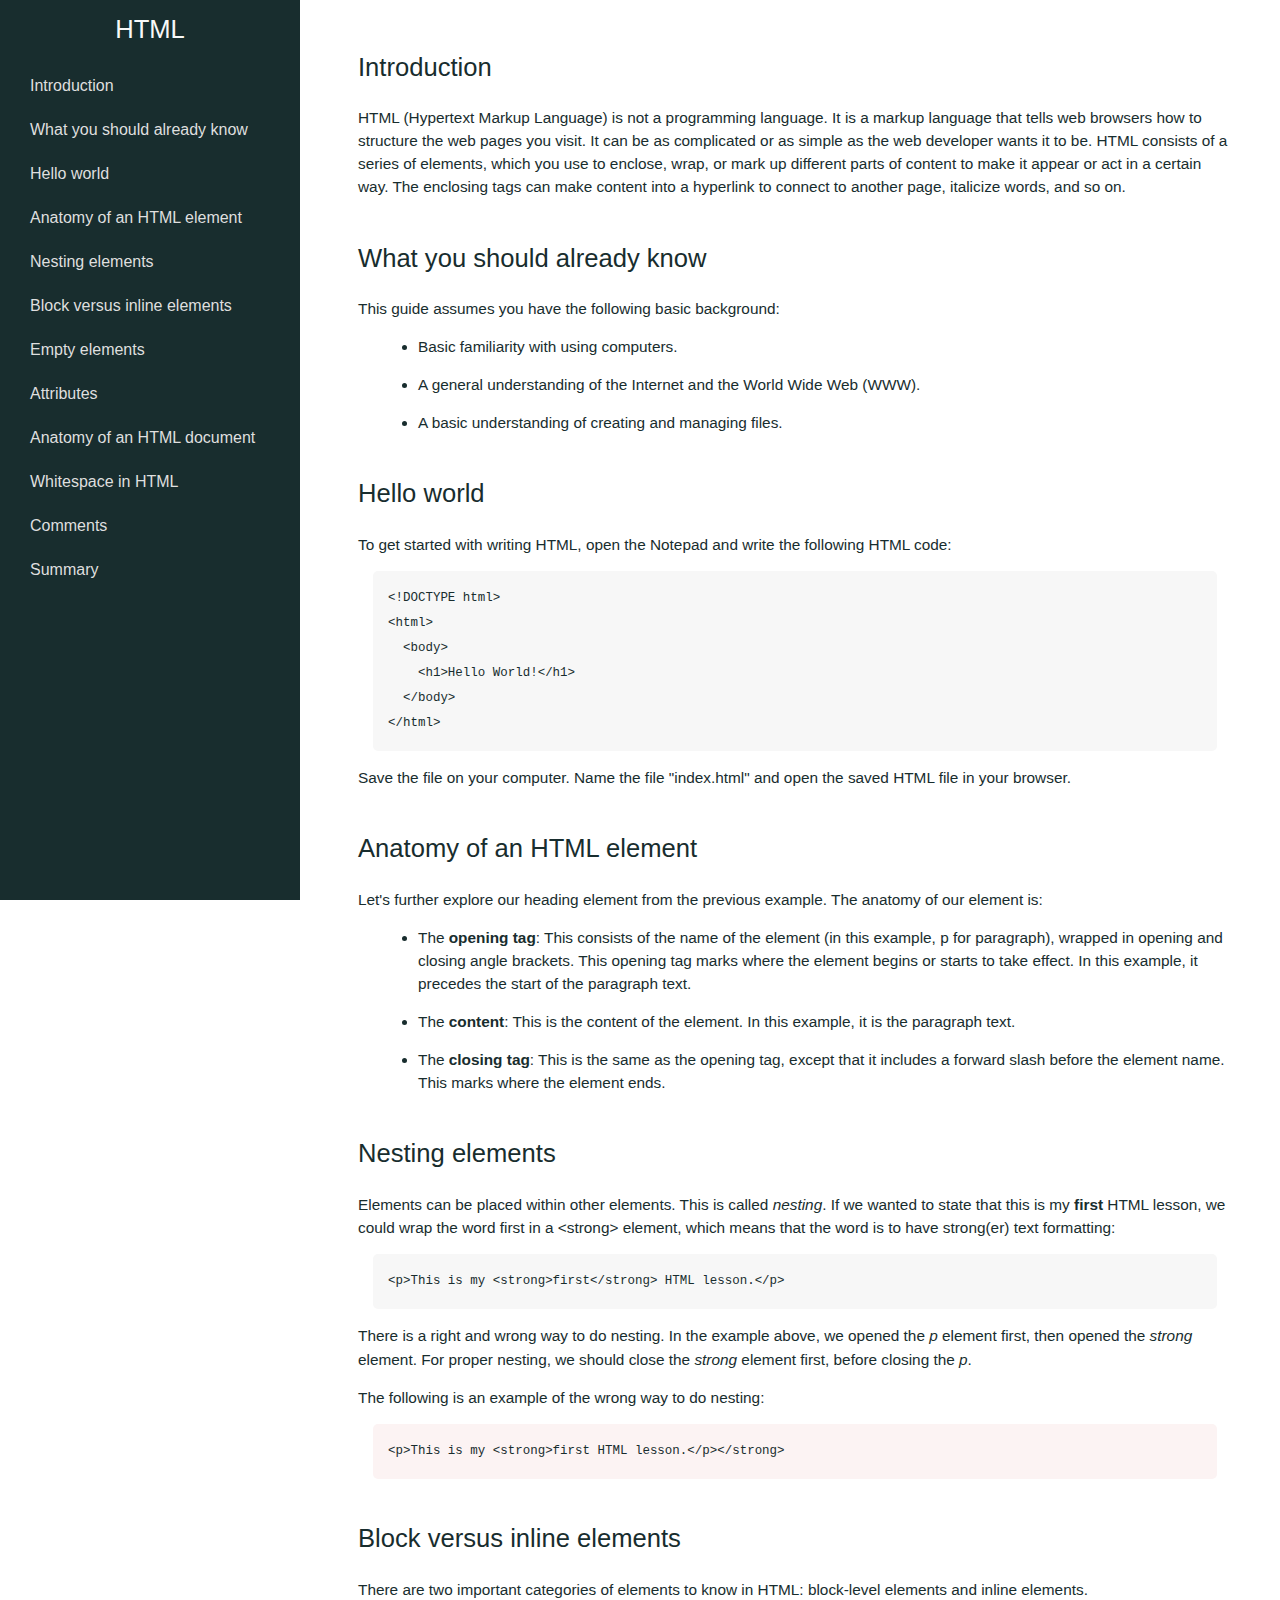
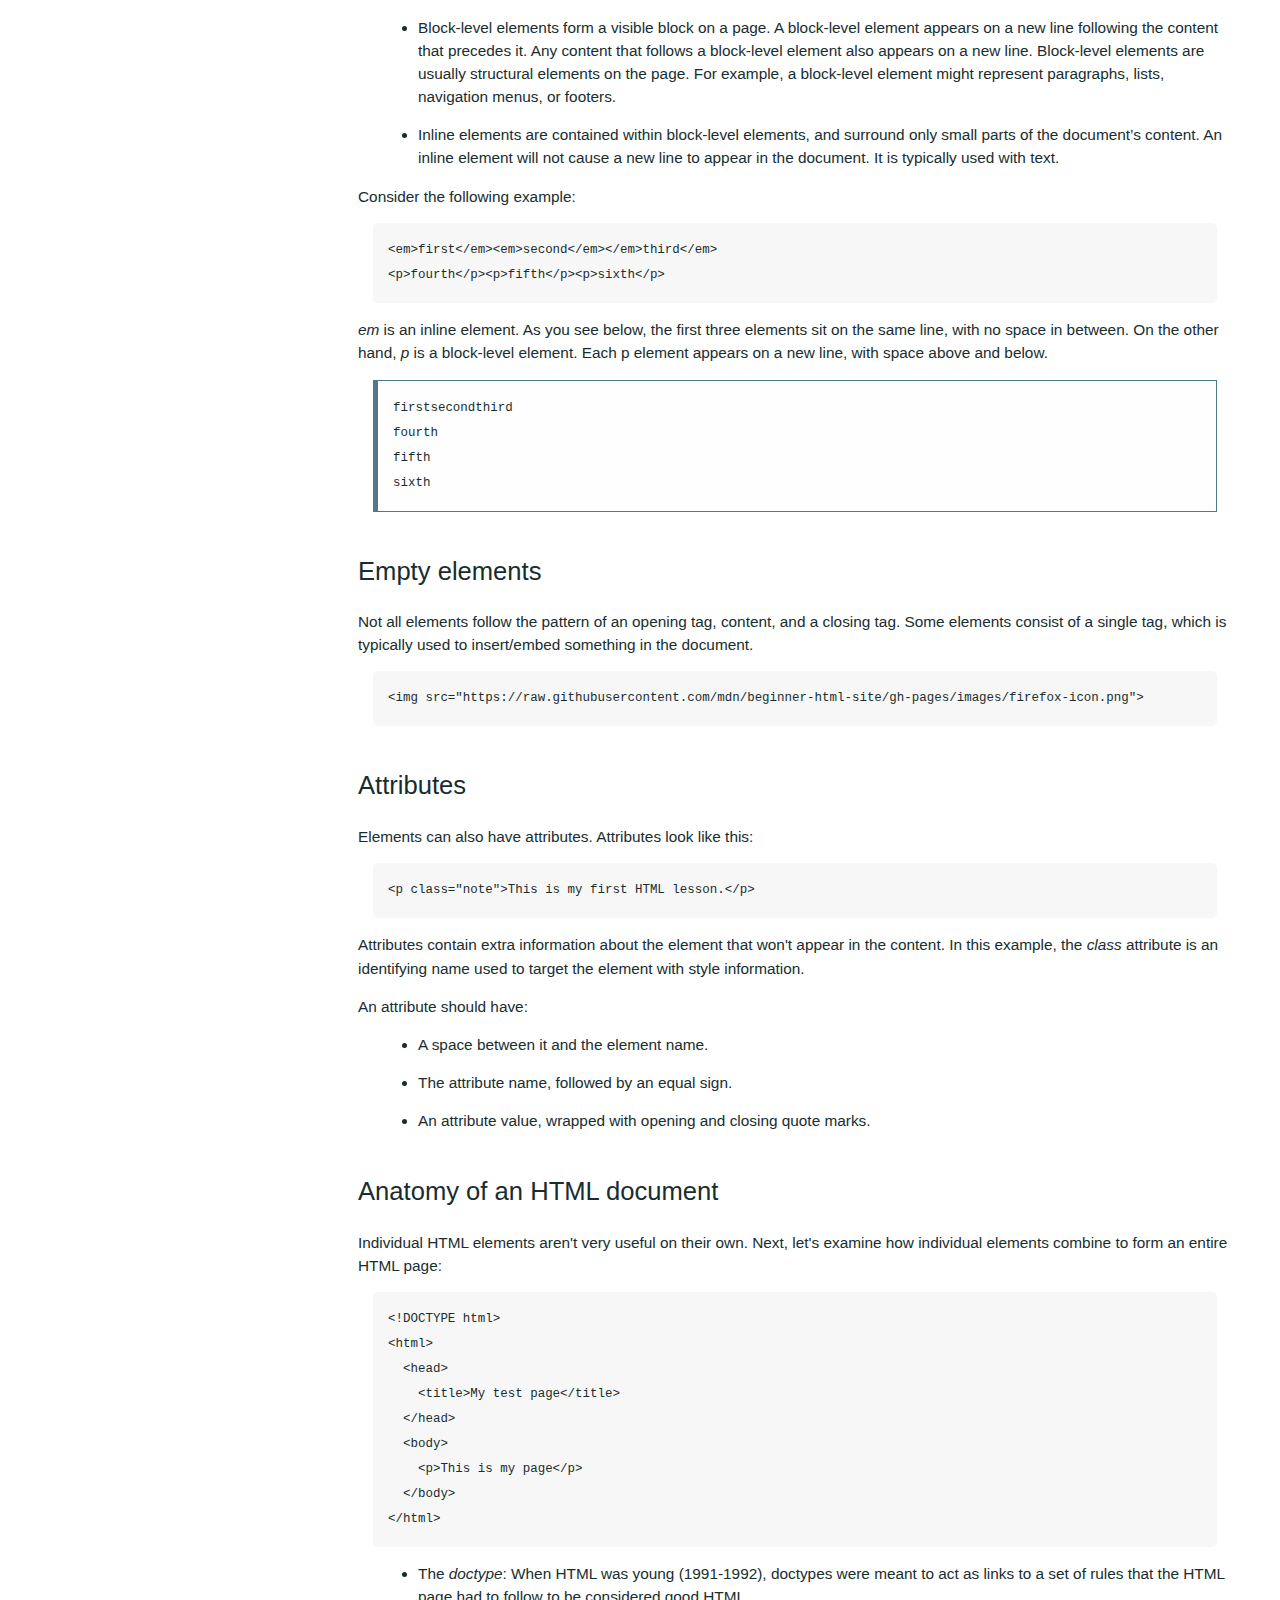
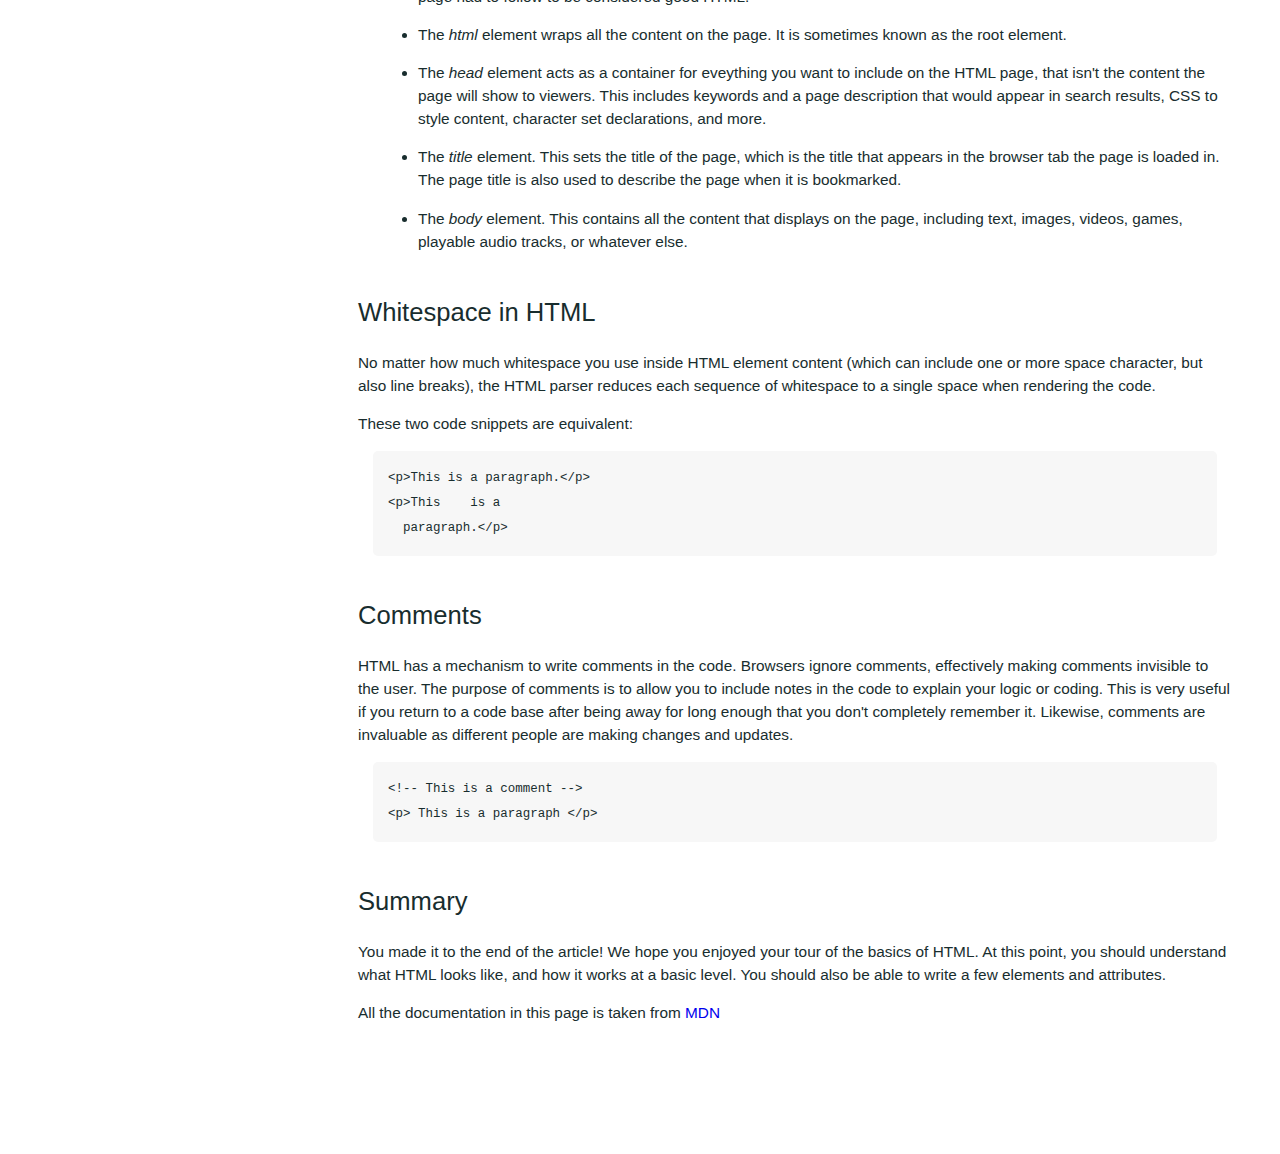
==== technical-documentation-page/index.html @ 23ef1dca "First working version" ====
<!DOCTYPE html>
<html lang="en">
  
<head>
  <link rel="stylesheet" type="text/css" href="style.css">
  <meta name="viewport" content="width=device-width, initial-scale=1">
  <meta name="description" content="Technical documentation page created for the FreeCodeCamp's Responsive Web Design Certification.">
  <title>HTML Documentation Page</title>	

</head>



<body>
<nav id="navbar">
  <header>HTML</header>
  <ul>
    <li><a class="nav-link" href="#Introduction">Introduction</a></li>
    <li>
      <a class="nav-link" href="#What_you_should_already_know">What you should already know</a>
    </li>
    <li><a class="nav-link" href="#Hello_world">Hello world</a></li>
    <li><a class="nav-link" href="#Anatomy_of_an_HTML_element">Anatomy of an HTML element</a></li>
    <li>
      <a class="nav-link" href="#Nesting_elements">Nesting elements</a>
    </li>
    <li><a class="nav-link" href="#Block_versus_inline_elements">Block versus inline elements</a></li>
    <li><a class="nav-link" href="#Empty_elements">Empty elements</a></li>
    <li><a class="nav-link" href="#Attributes">Attributes</a></li>
    <li>
      <a class="nav-link" href="#Anatomy_of_an_HTML_document">Anatomy of an HTML document</a>
    </li>
    <li><a class="nav-link" href="#Whitespace_in_HTML">Whitespace in HTML</a></li>
    <li>
      <a class="nav-link" href="#Comments">Comments</a>
    </li>
    <li><a class="nav-link" href="#Summary">Summary</a></li>
  </ul>
</nav>
<main id="main-doc">

  <section class="main-section" id="Introduction">
    <header>Introduction</header>
    <article>
      <p>HTML (Hypertext Markup Language) is not a programming language. It is a markup language that tells web browsers how to structure the web pages you visit. It can be as complicated or as simple as the web developer wants it to be. HTML consists of a series of elements, which you use to enclose, wrap, or mark up different parts of content to make it appear or act in a certain way. The enclosing tags can make content into a hyperlink to connect to another page, italicize words, and so on.</p>
    </article>
  </section>

  <section class="main-section" id="What_you_should_already_know">
    <header>What you should already know</header>
    <article>
      <p>This guide assumes you have the following basic background:</p>
      <ul>
        <li>Basic familiarity with using computers.</li>
        <li>A general understanding of the Internet and the World Wide Web (WWW).</li>
        <li>A basic understanding of creating and managing files.</li>
      </ul>
    </article>
  </section>

  <section class="main-section" id="Hello_world">
    <header>Hello world</header>
    <article>
      <p>
        To get started with writing HTML, open the Notepad and write the following HTML code:
      </p>
      <code>&lt;!DOCTYPE html&gt;
&lt;html&gt;
&nbsp;&nbsp;&lt;body&gt;
&nbsp;&nbsp;&nbsp;&nbsp;&lt;h1&gt;Hello World!&lt;/h1&gt;
&nbsp;&nbsp;&lt;/body&gt;
&lt;/html&gt;</code>
      <p>Save the file on your computer. Name the file "index.html" and open the saved HTML file in your browser.
      </p>
    </article>
  </section>

  <section class="main-section" id="Anatomy_of_an_HTML_element">
    <header>Anatomy of an HTML element</header>
    <article>
      <p>Let's further explore our heading element from the previous example. The anatomy of our element is:
      </p>
      <ul>
        <li>
          The <strong>opening tag</strong>: This consists of the name of the element (in this example, p for paragraph), wrapped in opening and closing angle brackets. This opening tag marks where the element begins or starts to take effect. In this example, it precedes the start of the paragraph text.
        </li>
        <li>
          The <strong>content</strong>: This is the content of the element. In this example, it is the paragraph text.
        </li>
        <li>
          The <strong>closing tag</strong>: This is the same as the opening tag, except that it includes a forward slash before the element name. This marks where the element ends.
        </li>
      </ul>
    </article>
  </section>

  <section class="main-section" id="Nesting_elements">
    <header>Nesting elements</header>
    <article>
      <p>Elements can be placed within other elements. This is called <em>nesting</em>. If we wanted to state that this is my <strong>first</strong> HTML lesson, we could wrap the word first in a &lt;strong&gt; element, which means that the word is to have strong(er) text formatting:
      </p>
      <code>&lt;p&gt;This is my &lt;strong&gt;first&lt;/strong&gt; HTML lesson.&lt;/p&gt;</code>
      <p>There is a right and wrong way to do nesting. In the example above, we opened the <em>p</em> element first, then opened the <em>strong</em> element. For proper nesting, we should close the <em>strong</em> element first, before closing the <em>p</em>.
      </p>
      <p>The following is an example of the wrong way to do nesting:
      </p>
      <code class="wrong-code">&lt;p&gt;This is my &lt;strong&gt;first HTML lesson.&lt;/p&gt;&lt;/strong&gt;</code>
    </article>
  </section>

  <section class="main-section" id="Block_versus_inline_elements">
    <header>Block versus inline elements</header>
    <article>
      <p>There are two important categories of elements to know in HTML: block-level elements and inline elements.
      </p>
      <ul>
        <li>
          Block-level elements form a visible block on a page. A block-level element appears on a new line following the content that precedes it. Any content that follows a block-level element also appears on a new line. Block-level elements are usually structural elements on the page. For example, a block-level element might represent paragraphs, lists, navigation menus, or footers.
        </li>
        <li>
          Inline elements are contained within block-level elements, and surround only small parts of the document’s content. An inline element will not cause a new line to appear in the document. It is typically used with text.
        </li>
      </ul>
      <p>Consider the following example:
      </p>
      <code>&lt;em&gt;first&lt;/em&gt;&lt;em&gt;second&lt;/em&gt;&lt;/em&gt;third&lt;/em&gt;
&lt;p&gt;fourth&lt;/p&gt;&lt;p&gt;fifth&lt;/p&gt;&lt;p&gt;sixth&lt;/p&gt;</code>
      <p><em>em</em> is an inline element. As you see below, the first three elements sit on the same line, with no space in between. On the other hand, <em>p</em> is a block-level element. Each p element appears on a new line, with space above and below.</p>
      <code class="preview">firstsecondthird
fourth
fifth
sixth</code>
    </article>
  </section>

  <section class="main-section" id="Empty_elements">
    <header>Empty elements</header>
    <article>
      <p>Not all elements follow the pattern of an opening tag, content, and a closing tag. Some elements consist of a single tag, which is typically used to insert/embed something in the document.
      </p>
      <code>&lt;img src="https://raw.githubusercontent.com/mdn/beginner-html-site/gh-pages/images/firefox-icon.png"&gt;</code>
    </article>
  </section>

  <section class="main-section" id="Attributes">
    <header>Attributes</header>
    <article>
      <p>Elements can also have attributes. Attributes look like this:
      </p>
      <code>&lt;p class=&quot;note&quot;&gt;This is my first HTML lesson.&lt;/p&gt;</code>
      <p>Attributes contain extra information about the element that won't appear in the content. In this example, the <em>class</em> attribute is an identifying name used to target the element with style information.
      </p>
      <p>An attribute should have:</p>
      <ul>
        <li>A space between it and the element name.</li>
        <li>The attribute name, followed by an equal sign.</li>
        <li>An attribute value, wrapped with opening and closing quote marks.</li>
      </ul>
    </article>
  </section>

  <section class="main-section" id="Anatomy_of_an_HTML_document">
    <header>Anatomy of an HTML document</header>
    <article>
      <p>
        Individual HTML elements aren't very useful on their own. Next, let's examine how individual elements combine to form an entire HTML page:
      </p>
      <code>&lt;!DOCTYPE html&gt;
&lt;html&gt;
&nbsp;&nbsp;&lt;head&gt;
&nbsp;&nbsp;&nbsp;&nbsp;&lt;title&gt;My test page&lt;/title&gt;
&nbsp;&nbsp;&lt;/head&gt;
&nbsp;&nbsp;&lt;body&gt;
&nbsp;&nbsp;&nbsp;&nbsp;&lt;p&gt;This is my page&lt;/p&gt;
&nbsp;&nbsp;&lt;/body&gt;
&lt;/html&gt;</code>
      <ul>
        <li>The <em>doctype</em>: When HTML was young (1991-1992), doctypes were meant to act as links to a set of rules that the HTML page had to follow to be considered good HTML.
        </li>
        <li>
          The <em>html</em> element wraps all the content on the page. It is sometimes known as the root element.
        </li>
        <li>
          The <em>head</em> element acts as a container for eveything you want to include on the HTML page, that isn't the content the page will show to viewers. This includes keywords and a page description that would appear in search results, CSS to style content, character set declarations, and more.
        </li>
        <li>
          The <em>title</em> element. This sets the title of the page, which is the title that appears in the browser tab the page is loaded in. The page title is also used to describe the page when it is bookmarked.
        </li>
        <li>
          The <em>body</em> element. This contains all the content that displays on the page, including text, images, videos, games, playable audio tracks, or whatever else.
        </li>
      </ul>
    </article>
  </section>

  <section class="main-section" id="Whitespace_in_HTML">
    <header>Whitespace in HTML</header>
    <article>
      <p>
        No matter how much whitespace you use inside HTML element content (which can include one or more space character, but also line breaks), the HTML parser reduces each sequence of whitespace to a single space when rendering the code.
      </p>
      <p>
        These two code snippets are equivalent:
      </p>
      <code>&lt;p&gt;This is a paragraph.&lt;/p&gt;
&lt;p&gt;This&nbsp;&nbsp;&nbsp;&nbsp;is a
&nbsp;&nbsp;paragraph.&lt;/p&gt;</code>
    </article>
  </section>

  <section class="main-section" id="Comments">
    <header>Comments</header>
    <article>
      <p>
        HTML has a mechanism to write comments in the code. Browsers ignore comments, effectively making comments invisible to the user. The purpose of comments is to allow you to include notes in the code to explain your logic or coding. This is very useful if you return to a code base after being away for long enough that you don't completely remember it. Likewise, comments are invaluable as different people are making changes and updates.
      </p>
      <code>&lt;!-- This is a comment --&gt;
&lt;p&gt; This is a paragraph &lt;/p&gt;</code>
    </article>
  </section>

  <section class="main-section" id="Summary">
    <header>Summary</header>
    <article>
      <p>
        You made it to the end of the article! We hope you enjoyed your tour of the basics of HTML. At this point, you should understand what HTML looks like, and how it works at a basic level. You should also be able to write a few elements and attributes.
      </p>
      <p>All the documentation in this page is taken from
        <a href="https://developer.mozilla.org/en-US/docs/Learn/HTML/Introduction_to_HTML/Getting_started" target="_blank">MDN</a>
      </p>
    </article>
  </section>
</main>
</body>

</html>
---- technical-documentation-page/style.css ----
html,
body {
  min-width: 290px;
  color: #182d2e;
  background-color: #fff;
  font-family: "Open Sans", "Helvetica Neue", Arial, sans-serif;
  line-height: 1.5;
}

#navbar {
  position: fixed;
  min-width: 290px;
  top: 0px;
  left: 0px;
  width: 300px;
  height: 100%;
  background-color: #182d2e;
}

header {
  color: #f8f8f8;
  margin: 10px;
  text-align: center;
  font-size: 1.6em;
}

#main-doc header {
  color: #182d2e;
  text-align: left;
  margin: 0 0 20px 0;
}

#navbar ul {
  height: 90%;
  padding: 0;
  overflow-y: auto;
  overflow-x: hidden;
}

#navbar li {
  list-style: none;
  position: relative;
  width: 100%;
}

a {
  text-decoration: none;
}

#navbar a {
  display: block;
  padding: 10px 30px;
  color: #dfdfdf;
  cursor: pointer;
}

#navbar a:hover {
  display: block;
  padding: 10px 30px;
  color: #f8f8f8;
  text-decoration: none;
  cursor: pointer;
}

#main-doc {
  margin-left: 310px;
  padding: 40px;
  margin-bottom: 50px;
}

section article {
  font-size: 0.96em;
  margin-bottom: 40px;
}

section li {
  margin: 15px 0px 0px 20px;
}

code {
  display: block;
  text-align: left;
  white-space: pre;
  position: relative;
  word-break: normal;
  word-wrap: normal;
  line-height: 2;
  background-color: #f7f7f7;
  padding: 15px;
  margin: 15px;
  border-radius: 5px;
  overflow-y: auto;
  overflow-x: auto;
}

.wrong-code {
  background-color: #fcf3f3;
}

.preview {
  background-color: #fefefe;
  border: 1px solid #4f7989;
  border-left: 5px solid #4f7989;
  border-radius: 0;
}

@media only screen and (max-width: 815px) {
  /* For mobile phones: */
  #navbar ul {
    height: 205px;
  }

  #navbar {
    position: absolute;
    top: 0;
    padding: 0;
    margin: 0;
    width: 100%;
    max-height: 275px;
    z-index: 1;
  }

  #main-doc {
    position: relative;
    margin-left: 0px;
    margin-top: 270px;
  }
}

@media only screen and (max-width: 400px) {
  #main-doc {
    margin-left: -10px;
  }

  code {
    margin-left: -20px;
    width: 100%;
    padding: 15px;
    padding-left: 10px;
    padding-right: 45px;
    min-width: 233px;
  }
}

/***** Main Scrollbar *******/
/* width */
::-webkit-scrollbar {
  width: 10px;
  height: 10px;
}

/* Track */
::-webkit-scrollbar-track {
  background: #fff;
}

/* Handle */
::-webkit-scrollbar-thumb {
  background: #465757;
  border-radius: 10px;
}

/* Handle on hover */
::-webkit-scrollbar-thumb:hover {
  background: #091212;
}

/***** NavBar Scrollbar *******/
/* Track */
#navbar ul::-webkit-scrollbar-track {
  background: #182d2e;
}

/* Handle */
#navbar ul::-webkit-scrollbar-thumb {
  background: #dfdfdf;
  border: 1px solid #182d2e;
}

/* Handle on hover */
#navbar ul::-webkit-scrollbar-thumb:hover {
  background: #f8f8f8;
}

/****Code Snippets Scrollbar****/
code::-webkit-scrollbar {
  height: 3px;
}

code::-webkit-scrollbar-track {
  background: #f7f7f7;
}

.wrong-code::-webkit-scrollbar-track {
  background: #fcf3f3;
}

.preview::-webkit-scrollbar-track {
  background: #fefefe;
}
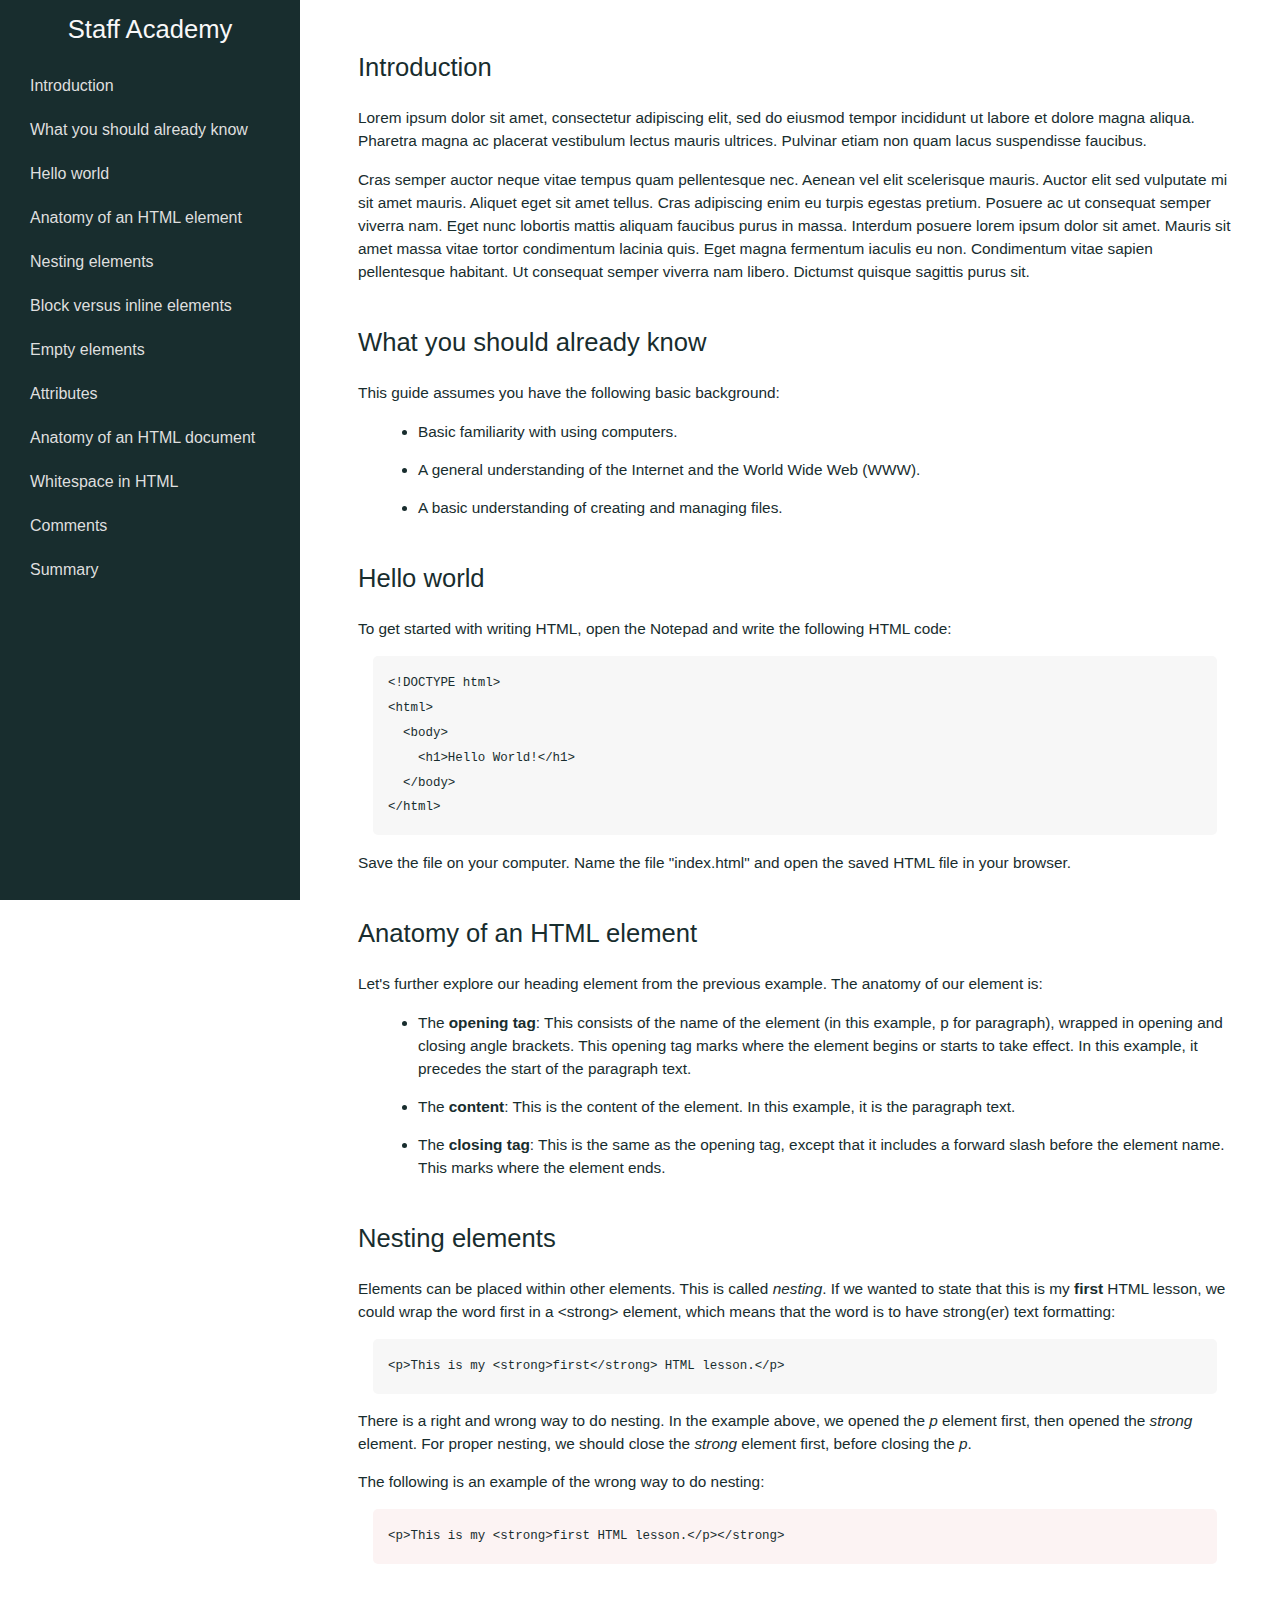
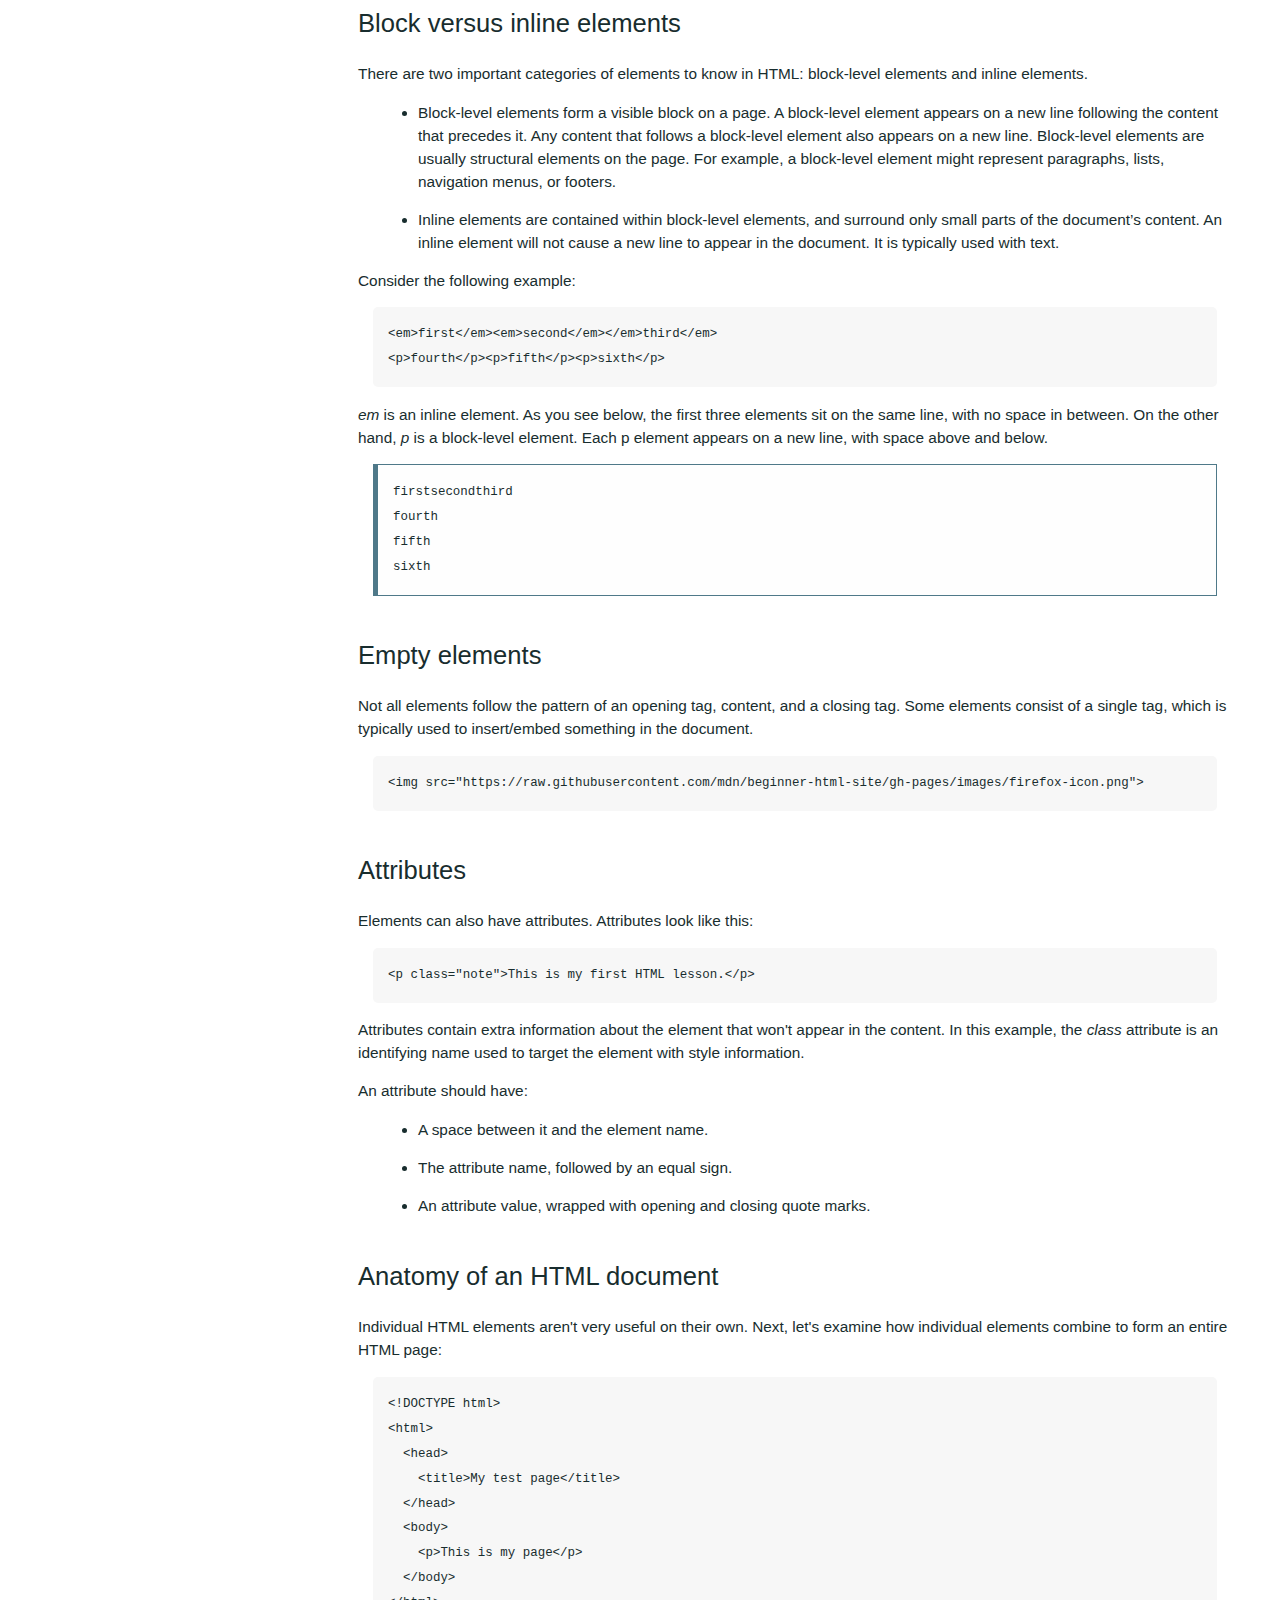
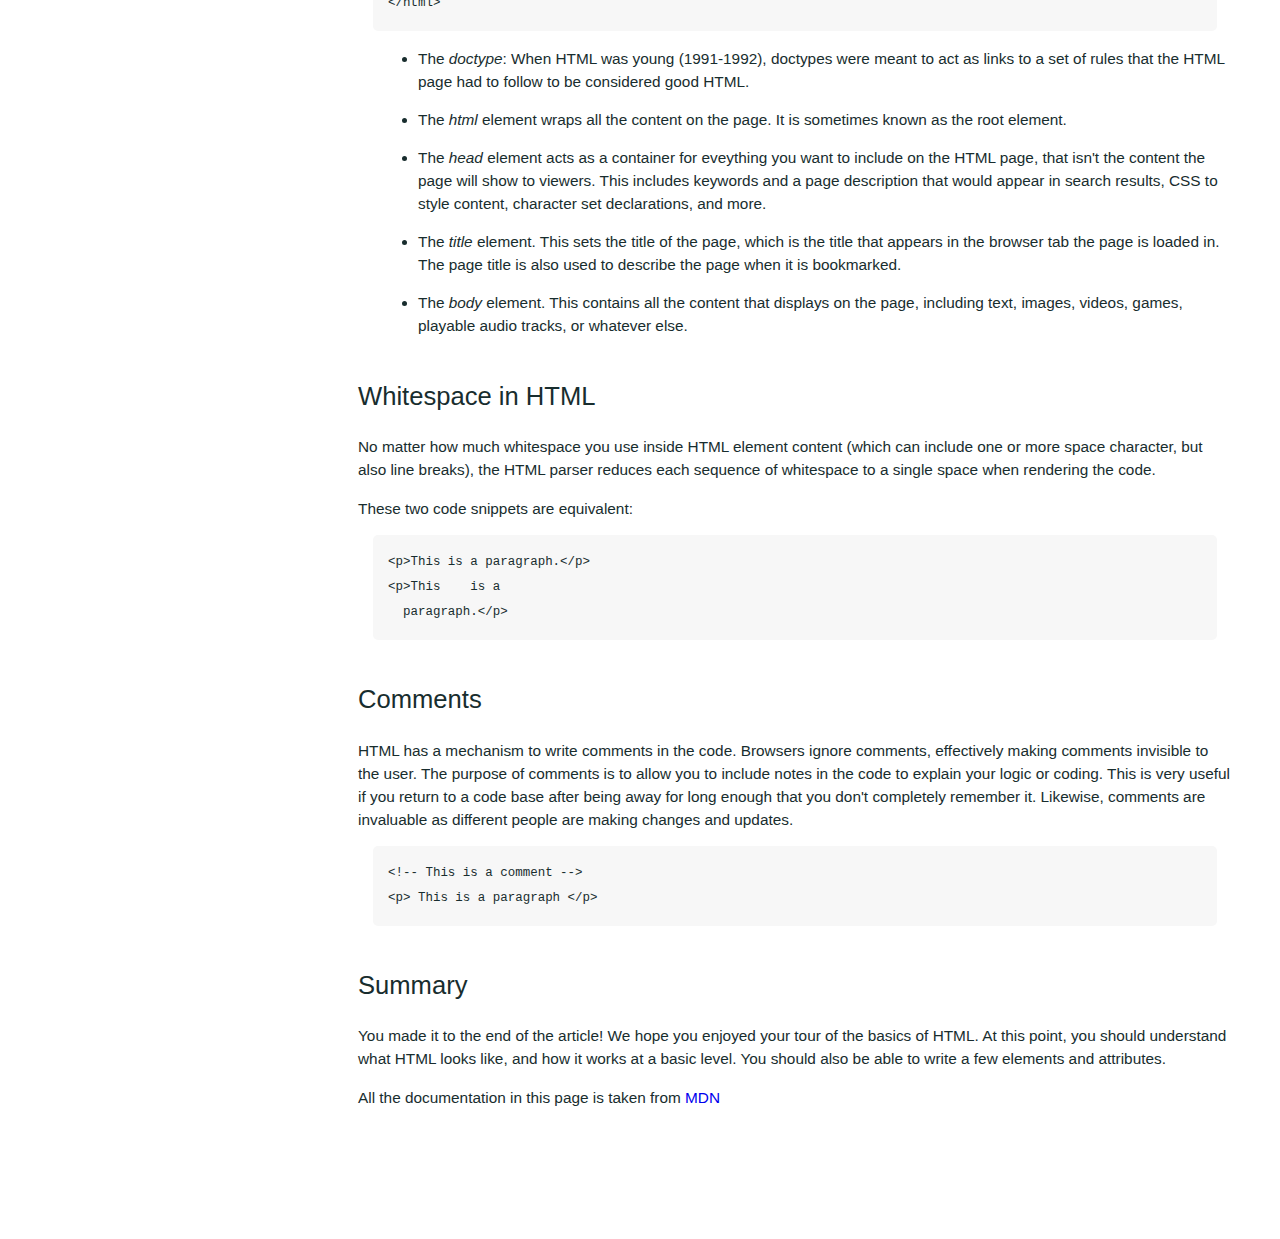
==== commit ea164ada: "Not done. Working, but without content. Need to be added bootstrap" ====
--- a/technical-documentation-page/index.html
+++ b/technical-documentation-page/index.html
@@ -4,16 +4,17 @@
 <head>
   <link rel="stylesheet" type="text/css" href="style.css">
   <meta name="viewport" content="width=device-width, initial-scale=1">
-  <meta name="description" content="Technical documentation page created for the FreeCodeCamp's Responsive Web Design Certification.">
-  <title>HTML Documentation Page</title>	
-
+  <meta name="description" content="Educational page">
+  <title>SA Educational page</title>
 </head>
 
 
 
 <body>
 <nav id="navbar">
-  <header>HTML</header>
+  <header>
+    Staff Academy
+  </header>
   <ul>
     <li><a class="nav-link" href="#Introduction">Introduction</a></li>
     <li>
@@ -42,7 +43,8 @@
   <section class="main-section" id="Introduction">
     <header>Introduction</header>
     <article>
-      <p>HTML (Hypertext Markup Language) is not a programming language. It is a markup language that tells web browsers how to structure the web pages you visit. It can be as complicated or as simple as the web developer wants it to be. HTML consists of a series of elements, which you use to enclose, wrap, or mark up different parts of content to make it appear or act in a certain way. The enclosing tags can make content into a hyperlink to connect to another page, italicize words, and so on.</p>
+      <p>Lorem ipsum dolor sit amet, consectetur adipiscing elit, sed do eiusmod tempor incididunt ut labore et dolore magna aliqua. Pharetra magna ac placerat vestibulum lectus mauris ultrices. Pulvinar etiam non quam lacus suspendisse faucibus.
+      <p>Cras semper auctor neque vitae tempus quam pellentesque nec. Aenean vel elit scelerisque mauris. Auctor elit sed vulputate mi sit amet mauris. Aliquet eget sit amet tellus. Cras adipiscing enim eu turpis egestas pretium. Posuere ac ut consequat semper viverra nam. Eget nunc lobortis mattis aliquam faucibus purus in massa. Interdum posuere lorem ipsum dolor sit amet. Mauris sit amet massa vitae tortor condimentum lacinia quis. Eget magna fermentum iaculis eu non. Condimentum vitae sapien pellentesque habitant. Ut consequat semper viverra nam libero. Dictumst quisque sagittis purus sit.</p>
     </article>
   </section>
 
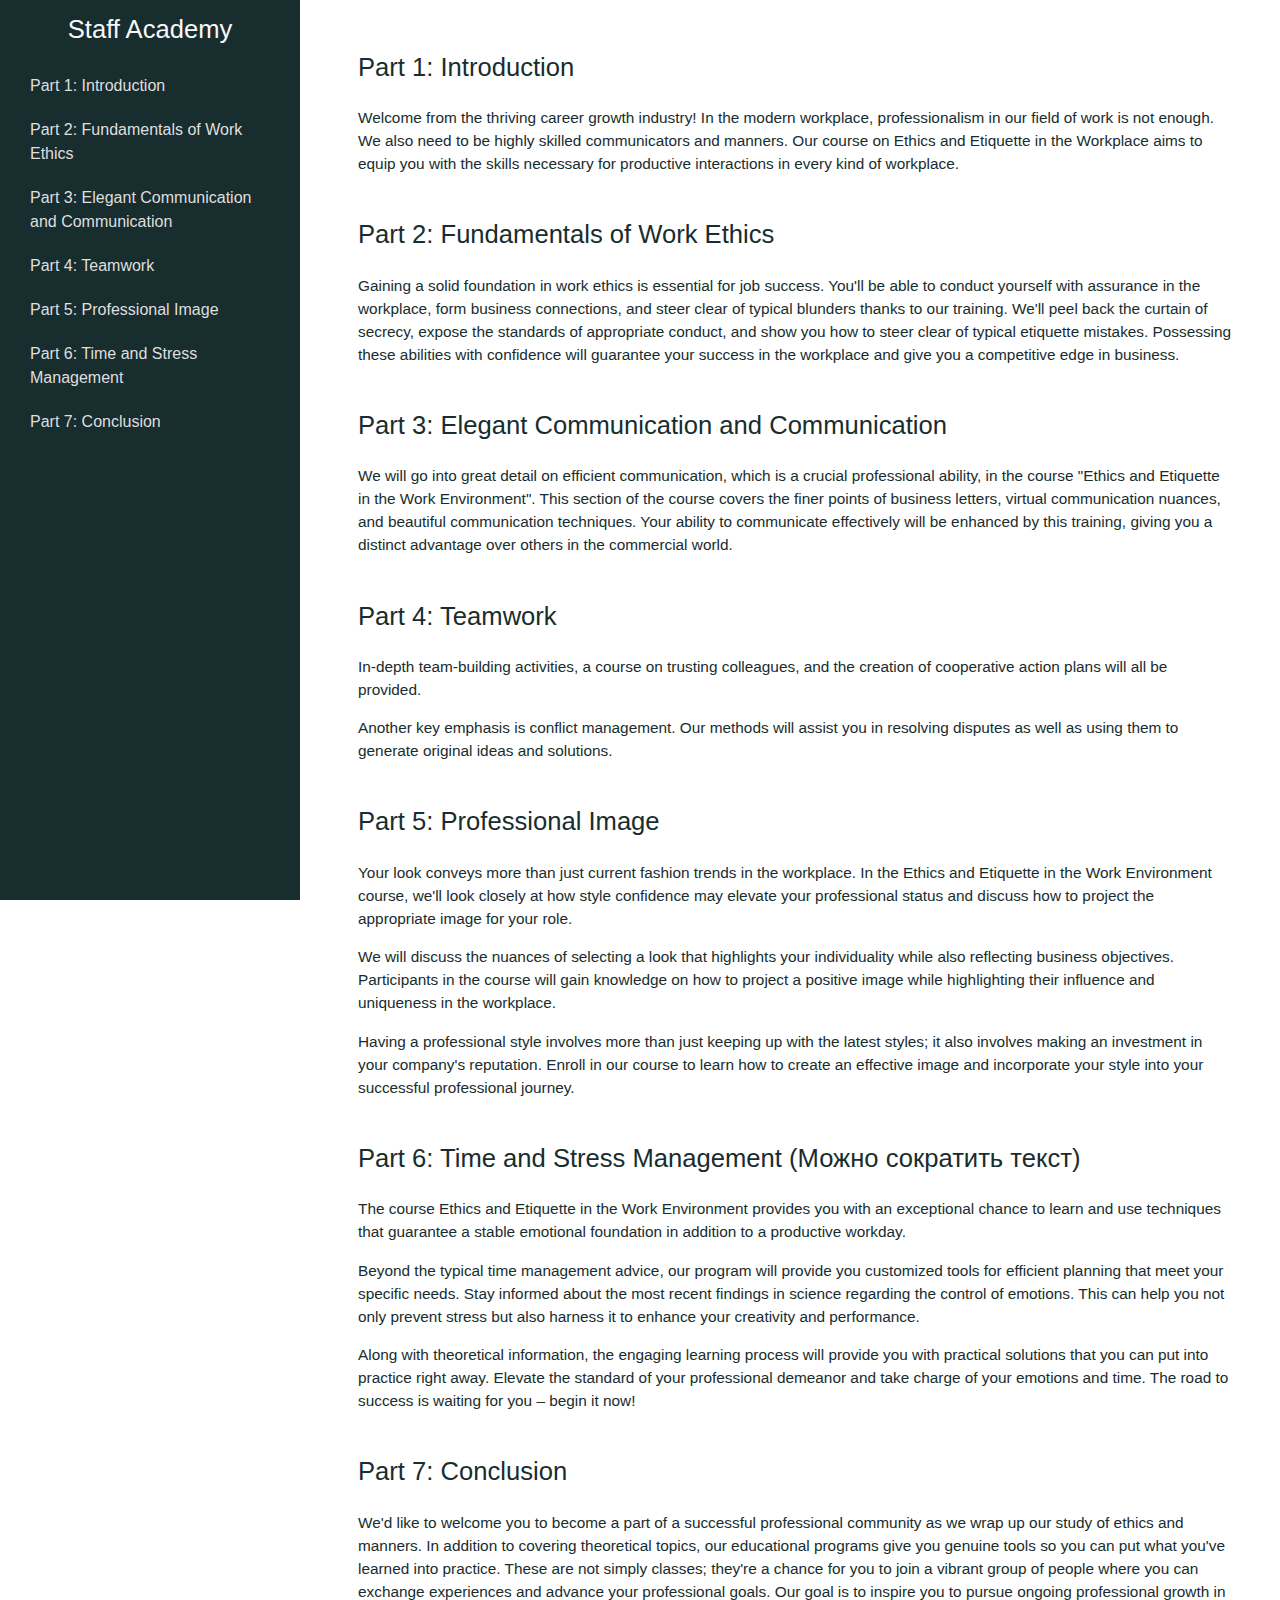
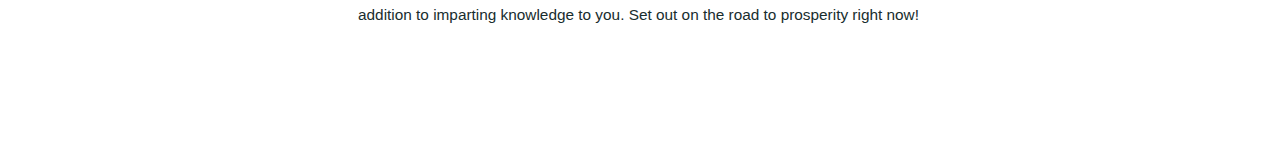
==== commit 86131c2a: "Updated Text Course Part" ====
--- a/technical-documentation-page/index.html
+++ b/technical-documentation-page/index.html
@@ -1,5 +1,5 @@
 <!DOCTYPE html>
-<html lang="en">
+<html lang="en" xmlns="http://www.w3.org/1999/html">
   
 <head>
   <link rel="stylesheet" type="text/css" href="style.css">
@@ -16,219 +16,85 @@
     Staff Academy
   </header>
   <ul>
-    <li><a class="nav-link" href="#Introduction">Introduction</a></li>
+    <li><a class="nav-link" href="#Introduction">Part 1: Introduction</a></li>
     <li>
-      <a class="nav-link" href="#What_you_should_already_know">What you should already know</a>
+      <a class="nav-link" href="#What_you_should_already_know">Part 2: Fundamentals of Work Ethics</a>
     </li>
-    <li><a class="nav-link" href="#Hello_world">Hello world</a></li>
-    <li><a class="nav-link" href="#Anatomy_of_an_HTML_element">Anatomy of an HTML element</a></li>
+    <li><a class="nav-link" href="#Hello_world">Part 3: Elegant Communication and Communication</a></li>
+    <li><a class="nav-link" href="#Anatomy_of_an_HTML_element">Part 4: Teamwork</a></li>
     <li>
-      <a class="nav-link" href="#Nesting_elements">Nesting elements</a>
+      <a class="nav-link" href="#Nesting_elements">Part 5: Professional Image</a>
     </li>
-    <li><a class="nav-link" href="#Block_versus_inline_elements">Block versus inline elements</a></li>
-    <li><a class="nav-link" href="#Empty_elements">Empty elements</a></li>
-    <li><a class="nav-link" href="#Attributes">Attributes</a></li>
-    <li>
-      <a class="nav-link" href="#Anatomy_of_an_HTML_document">Anatomy of an HTML document</a>
-    </li>
-    <li><a class="nav-link" href="#Whitespace_in_HTML">Whitespace in HTML</a></li>
-    <li>
-      <a class="nav-link" href="#Comments">Comments</a>
-    </li>
-    <li><a class="nav-link" href="#Summary">Summary</a></li>
+    <li><a class="nav-link" href="#Block_versus_inline_elements">Part 6: Time and Stress Management</a></li>
+    <li><a class="nav-link" href="#Empty_elements">Part 7: Conclusion</a></li>
   </ul>
 </nav>
 <main id="main-doc">
 
   <section class="main-section" id="Introduction">
-    <header>Introduction</header>
+    <header>Part 1: Introduction</header>
     <article>
-      <p>Lorem ipsum dolor sit amet, consectetur adipiscing elit, sed do eiusmod tempor incididunt ut labore et dolore magna aliqua. Pharetra magna ac placerat vestibulum lectus mauris ultrices. Pulvinar etiam non quam lacus suspendisse faucibus.
-      <p>Cras semper auctor neque vitae tempus quam pellentesque nec. Aenean vel elit scelerisque mauris. Auctor elit sed vulputate mi sit amet mauris. Aliquet eget sit amet tellus. Cras adipiscing enim eu turpis egestas pretium. Posuere ac ut consequat semper viverra nam. Eget nunc lobortis mattis aliquam faucibus purus in massa. Interdum posuere lorem ipsum dolor sit amet. Mauris sit amet massa vitae tortor condimentum lacinia quis. Eget magna fermentum iaculis eu non. Condimentum vitae sapien pellentesque habitant. Ut consequat semper viverra nam libero. Dictumst quisque sagittis purus sit.</p>
+      <p>Welcome from the thriving career growth industry! In the modern workplace, professionalism in our field of work is not enough. We also need to be highly skilled communicators and manners. Our course on Ethics and Etiquette in the Workplace aims to equip you with the skills necessary for productive interactions in every kind of workplace.</p>
     </article>
   </section>
 
   <section class="main-section" id="What_you_should_already_know">
-    <header>What you should already know</header>
+    <header>Part 2: Fundamentals of Work Ethics</header>
     <article>
-      <p>This guide assumes you have the following basic background:</p>
-      <ul>
-        <li>Basic familiarity with using computers.</li>
-        <li>A general understanding of the Internet and the World Wide Web (WWW).</li>
-        <li>A basic understanding of creating and managing files.</li>
-      </ul>
+      <p>
+        Gaining a solid foundation in work ethics is essential for job success. You'll be able to conduct yourself with assurance in the workplace, form business connections, and steer clear of typical blunders thanks to our training. We'll peel back the curtain of secrecy, expose the standards of appropriate conduct, and show you how to steer clear of typical etiquette mistakes. Possessing these abilities with confidence will guarantee your success in the workplace and give you a competitive edge in business.
+      </p>
     </article>
   </section>
 
   <section class="main-section" id="Hello_world">
-    <header>Hello world</header>
+    <header>Part 3: Elegant Communication and Communication</header>
     <article>
       <p>
-        To get started with writing HTML, open the Notepad and write the following HTML code:
-      </p>
-      <code>&lt;!DOCTYPE html&gt;
-&lt;html&gt;
-&nbsp;&nbsp;&lt;body&gt;
-&nbsp;&nbsp;&nbsp;&nbsp;&lt;h1&gt;Hello World!&lt;/h1&gt;
-&nbsp;&nbsp;&lt;/body&gt;
-&lt;/html&gt;</code>
-      <p>Save the file on your computer. Name the file "index.html" and open the saved HTML file in your browser.
+        We will go into great detail on efficient communication, which is a crucial professional ability, in the course "Ethics and Etiquette in the Work Environment". This section of the course covers the finer points of business letters, virtual communication nuances, and beautiful communication techniques. Your ability to communicate effectively will be enhanced by this training, giving you a distinct advantage over others in the commercial world.
       </p>
     </article>
   </section>
 
   <section class="main-section" id="Anatomy_of_an_HTML_element">
-    <header>Anatomy of an HTML element</header>
+    <header>Part 4: Teamwork</header>
     <article>
-      <p>Let's further explore our heading element from the previous example. The anatomy of our element is:
-      </p>
-      <ul>
-        <li>
-          The <strong>opening tag</strong>: This consists of the name of the element (in this example, p for paragraph), wrapped in opening and closing angle brackets. This opening tag marks where the element begins or starts to take effect. In this example, it precedes the start of the paragraph text.
-        </li>
-        <li>
-          The <strong>content</strong>: This is the content of the element. In this example, it is the paragraph text.
-        </li>
-        <li>
-          The <strong>closing tag</strong>: This is the same as the opening tag, except that it includes a forward slash before the element name. This marks where the element ends.
-        </li>
-      </ul>
+      <p>In-depth team-building activities, a course on trusting colleagues, and the creation of cooperative action plans will all be provided.</p>
+      <p>Another key emphasis is conflict management. Our methods will assist you in resolving disputes as well as using them to generate original ideas and solutions.</p>
     </article>
   </section>
 
   <section class="main-section" id="Nesting_elements">
-    <header>Nesting elements</header>
+    <header>Part 5: Professional Image</header>
     <article>
-      <p>Elements can be placed within other elements. This is called <em>nesting</em>. If we wanted to state that this is my <strong>first</strong> HTML lesson, we could wrap the word first in a &lt;strong&gt; element, which means that the word is to have strong(er) text formatting:
+      <p>
+        Your look conveys more than just current fashion trends in the workplace. In the Ethics and Etiquette in the Work Environment course, we'll look closely at how style confidence may elevate your professional status and discuss how to project the appropriate image for your role.</p>
+      <p>
+        We will discuss the nuances of selecting a look that highlights your individuality while also reflecting business objectives. Participants in the course will gain knowledge on how to project a positive image while highlighting their influence and uniqueness in the workplace.</p>
+      <p>
+        Having a professional style involves more than just keeping up with the latest styles; it also involves making an investment in your company's reputation. Enroll in our course to learn how to create an effective image and incorporate your style into your successful professional journey.</p>
       </p>
-      <code>&lt;p&gt;This is my &lt;strong&gt;first&lt;/strong&gt; HTML lesson.&lt;/p&gt;</code>
-      <p>There is a right and wrong way to do nesting. In the example above, we opened the <em>p</em> element first, then opened the <em>strong</em> element. For proper nesting, we should close the <em>strong</em> element first, before closing the <em>p</em>.
-      </p>
-      <p>The following is an example of the wrong way to do nesting:
-      </p>
-      <code class="wrong-code">&lt;p&gt;This is my &lt;strong&gt;first HTML lesson.&lt;/p&gt;&lt;/strong&gt;</code>
     </article>
   </section>
 
   <section class="main-section" id="Block_versus_inline_elements">
-    <header>Block versus inline elements</header>
+    <header>Part 6: Time and Stress Management (Можно сократить текст)</header>
     <article>
-      <p>There are two important categories of elements to know in HTML: block-level elements and inline elements.
+      <p>
+        The course Ethics and Etiquette in the Work Environment provides you with an exceptional chance to learn and use techniques that guarantee a stable emotional foundation in addition to a productive workday.</p>
+      <p>
+        Beyond the typical time management advice, our program will provide you customized tools for efficient planning that meet your specific needs. Stay informed about the most recent findings in science regarding the control of emotions. This can help you not only prevent stress but also harness it to enhance your creativity and performance.</p>
+      <p>
+        Along with theoretical information, the engaging learning process will provide you with practical solutions that you can put into practice right away. Elevate the standard of your professional demeanor and take charge of your emotions and time. The road to success is waiting for you – begin it now!</p>
       </p>
-      <ul>
-        <li>
-          Block-level elements form a visible block on a page. A block-level element appears on a new line following the content that precedes it. Any content that follows a block-level element also appears on a new line. Block-level elements are usually structural elements on the page. For example, a block-level element might represent paragraphs, lists, navigation menus, or footers.
-        </li>
-        <li>
-          Inline elements are contained within block-level elements, and surround only small parts of the document’s content. An inline element will not cause a new line to appear in the document. It is typically used with text.
-        </li>
-      </ul>
-      <p>Consider the following example:
-      </p>
-      <code>&lt;em&gt;first&lt;/em&gt;&lt;em&gt;second&lt;/em&gt;&lt;/em&gt;third&lt;/em&gt;
-&lt;p&gt;fourth&lt;/p&gt;&lt;p&gt;fifth&lt;/p&gt;&lt;p&gt;sixth&lt;/p&gt;</code>
-      <p><em>em</em> is an inline element. As you see below, the first three elements sit on the same line, with no space in between. On the other hand, <em>p</em> is a block-level element. Each p element appears on a new line, with space above and below.</p>
-      <code class="preview">firstsecondthird
-fourth
-fifth
-sixth</code>
     </article>
   </section>
 
   <section class="main-section" id="Empty_elements">
-    <header>Empty elements</header>
-    <article>
-      <p>Not all elements follow the pattern of an opening tag, content, and a closing tag. Some elements consist of a single tag, which is typically used to insert/embed something in the document.
-      </p>
-      <code>&lt;img src="https://raw.githubusercontent.com/mdn/beginner-html-site/gh-pages/images/firefox-icon.png"&gt;</code>
-    </article>
-  </section>
-
-  <section class="main-section" id="Attributes">
-    <header>Attributes</header>
-    <article>
-      <p>Elements can also have attributes. Attributes look like this:
-      </p>
-      <code>&lt;p class=&quot;note&quot;&gt;This is my first HTML lesson.&lt;/p&gt;</code>
-      <p>Attributes contain extra information about the element that won't appear in the content. In this example, the <em>class</em> attribute is an identifying name used to target the element with style information.
-      </p>
-      <p>An attribute should have:</p>
-      <ul>
-        <li>A space between it and the element name.</li>
-        <li>The attribute name, followed by an equal sign.</li>
-        <li>An attribute value, wrapped with opening and closing quote marks.</li>
-      </ul>
-    </article>
-  </section>
-
-  <section class="main-section" id="Anatomy_of_an_HTML_document">
-    <header>Anatomy of an HTML document</header>
+    <header>Part 7: Conclusion</header>
     <article>
       <p>
-        Individual HTML elements aren't very useful on their own. Next, let's examine how individual elements combine to form an entire HTML page:
-      </p>
-      <code>&lt;!DOCTYPE html&gt;
-&lt;html&gt;
-&nbsp;&nbsp;&lt;head&gt;
-&nbsp;&nbsp;&nbsp;&nbsp;&lt;title&gt;My test page&lt;/title&gt;
-&nbsp;&nbsp;&lt;/head&gt;
-&nbsp;&nbsp;&lt;body&gt;
-&nbsp;&nbsp;&nbsp;&nbsp;&lt;p&gt;This is my page&lt;/p&gt;
-&nbsp;&nbsp;&lt;/body&gt;
-&lt;/html&gt;</code>
-      <ul>
-        <li>The <em>doctype</em>: When HTML was young (1991-1992), doctypes were meant to act as links to a set of rules that the HTML page had to follow to be considered good HTML.
-        </li>
-        <li>
-          The <em>html</em> element wraps all the content on the page. It is sometimes known as the root element.
-        </li>
-        <li>
-          The <em>head</em> element acts as a container for eveything you want to include on the HTML page, that isn't the content the page will show to viewers. This includes keywords and a page description that would appear in search results, CSS to style content, character set declarations, and more.
-        </li>
-        <li>
-          The <em>title</em> element. This sets the title of the page, which is the title that appears in the browser tab the page is loaded in. The page title is also used to describe the page when it is bookmarked.
-        </li>
-        <li>
-          The <em>body</em> element. This contains all the content that displays on the page, including text, images, videos, games, playable audio tracks, or whatever else.
-        </li>
-      </ul>
-    </article>
-  </section>
-
-  <section class="main-section" id="Whitespace_in_HTML">
-    <header>Whitespace in HTML</header>
-    <article>
-      <p>
-        No matter how much whitespace you use inside HTML element content (which can include one or more space character, but also line breaks), the HTML parser reduces each sequence of whitespace to a single space when rendering the code.
-      </p>
-      <p>
-        These two code snippets are equivalent:
-      </p>
-      <code>&lt;p&gt;This is a paragraph.&lt;/p&gt;
-&lt;p&gt;This&nbsp;&nbsp;&nbsp;&nbsp;is a
-&nbsp;&nbsp;paragraph.&lt;/p&gt;</code>
-    </article>
-  </section>
-
-  <section class="main-section" id="Comments">
-    <header>Comments</header>
-    <article>
-      <p>
-        HTML has a mechanism to write comments in the code. Browsers ignore comments, effectively making comments invisible to the user. The purpose of comments is to allow you to include notes in the code to explain your logic or coding. This is very useful if you return to a code base after being away for long enough that you don't completely remember it. Likewise, comments are invaluable as different people are making changes and updates.
-      </p>
-      <code>&lt;!-- This is a comment --&gt;
-&lt;p&gt; This is a paragraph &lt;/p&gt;</code>
-    </article>
-  </section>
-
-  <section class="main-section" id="Summary">
-    <header>Summary</header>
-    <article>
-      <p>
-        You made it to the end of the article! We hope you enjoyed your tour of the basics of HTML. At this point, you should understand what HTML looks like, and how it works at a basic level. You should also be able to write a few elements and attributes.
-      </p>
-      <p>All the documentation in this page is taken from
-        <a href="https://developer.mozilla.org/en-US/docs/Learn/HTML/Introduction_to_HTML/Getting_started" target="_blank">MDN</a>
+        We'd like to welcome you to become a part of a successful professional community as we wrap up our study of ethics and manners. In addition to covering theoretical topics, our educational programs give you genuine tools so you can put what you've learned into practice. These are not simply classes; they're a chance for you to join a vibrant group of people where you can exchange experiences and advance your professional goals. Our goal is to inspire you to pursue ongoing professional growth in addition to imparting knowledge to you. Set out on the road to prosperity right now!
       </p>
     </article>
   </section>
